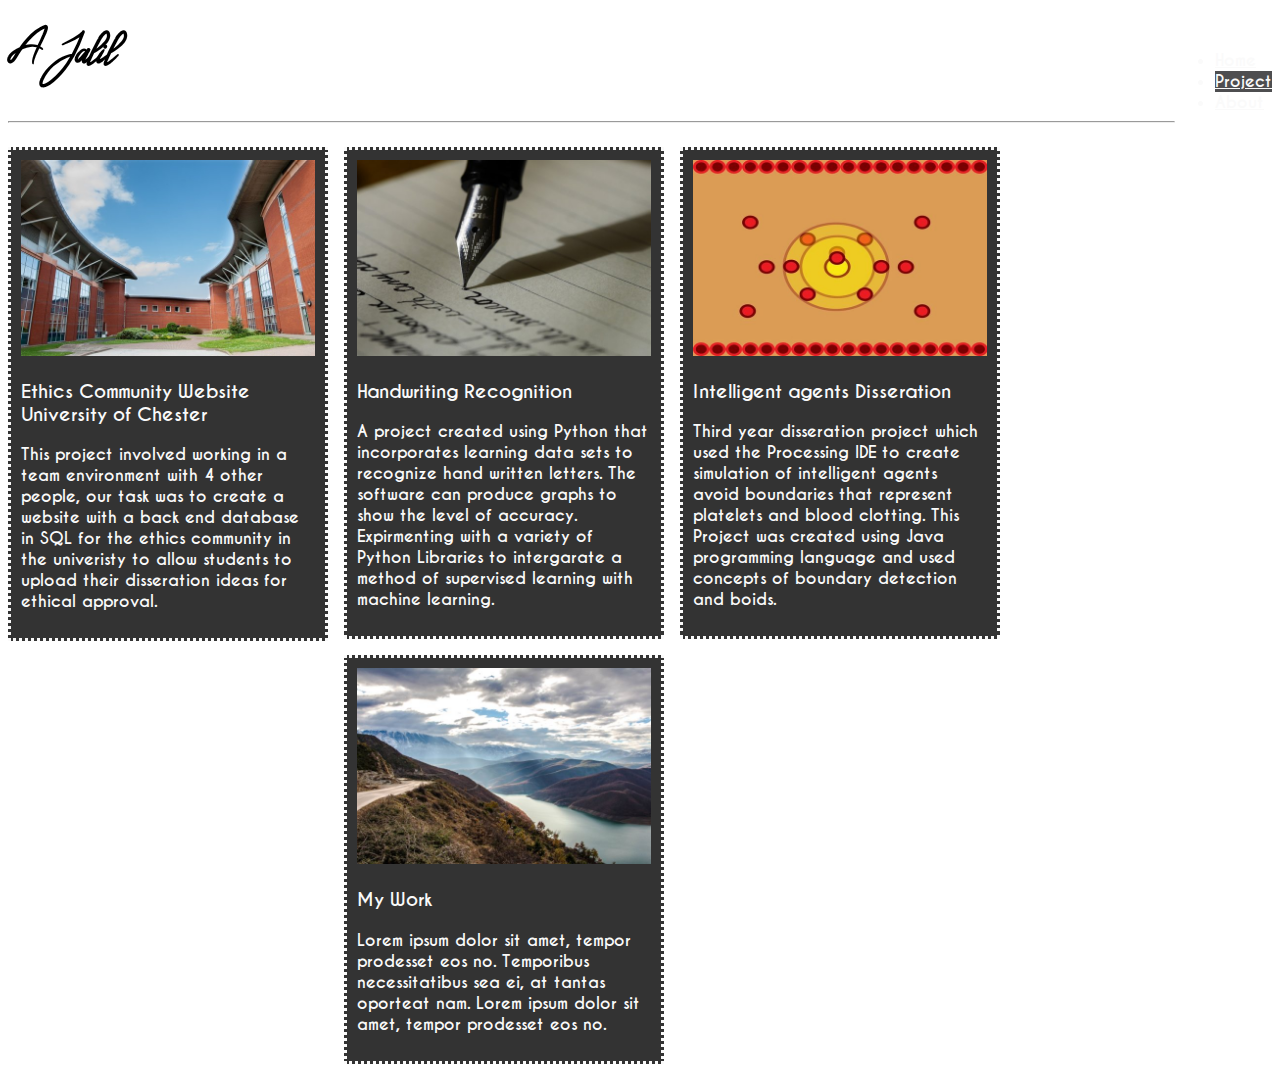
==== pages/project.html @ e74760f3 "First commit" ====
<!DOCTYPE html>
<html lang="en" dir="ltr">
<head>
  <meta charset="utf-8">
  <link rel="stylesheet" href="https://stackpath.bootstrapcdn.com/bootstrap/4.1.3/css/bootstrap.min.css" integrity="sha384-MCw98/SFnGE8fJT3GXwEOngsV7Zt27NXFoaoApmYm81iuXoPkFOJwJ8ERdknLPMO" crossorigin="anonymous">
  <link rel="stylesheet" href="../css/style.css">
  <link rel="stylesheet" href="../css/profile.css">
  <script src="https://code.jquery.com/jquery-3.3.1.slim.min.js" integrity="sha384-q8i/X+965DzO0rT7abK41JStQIAqVgRVzpbzo5smXKp4YfRvH+8abtTE1Pi6jizo" crossorigin="anonymous"></script>
  <script src="https://cdnjs.cloudflare.com/ajax/libs/popper.js/1.14.3/umd/popper.min.js" integrity="sha384-ZMP7rVo3mIykV+2+9J3UJ46jBk0WLaUAdn689aCwoqbBJiSnjAK/l8WvCWPIPm49" crossorigin="anonymous"></script>
  <script src="https://stackpath.bootstrapcdn.com/bootstrap/4.1.3/js/bootstrap.min.js" integrity="sha384-ChfqqxuZUCnJSK3+MXmPNIyE6ZbWh2IMqE241rYiqJxyMiZ6OW/JmZQ5stwEULTy" crossorigin="anonymous"></script>
  <title>Profile</title>
</head>
<body>
  <ul class="nav nav-pills">
    <li class="nav-item">
      <a class="nav-link " href="../index.html">Home</a>
    </li>
    <li class="nav-item">
      <a class="nav-link active" href="project.html">Project</a>
    </li>
    <li class="nav-item">
      <a class="nav-link" href="#">About</a>
    </li>
  </ul>
  <h1 class="headertext">AJalil</h1>
  <hr>

  <div class="row">
    <div class="column">
      <div class="content">
        <img src="../images/chester.jpg" alt="Mountains" style="width:100%">
        <h3>Ethics Community Website University of Chester</h3>
        <p>This project involved working in a team environment with 4 other people,
          our task was to create a website with a back end database in SQL
          for the ethics community in the univeristy to allow students to
          upload their disseration ideas for ethical approval.</p>
        </div>
      </div>
      <div class="column">
        <div class="content">
          <img src="../images/handwriting.jpg" alt="Lights" style="width:100%">
          <h3>Handwriting Recognition</h3>
          <p>A project created using Python that incorporates learning data sets to recognize hand written letters.
            The software can produce graphs to show the level of accuracy. Expirmenting with a variety of Python
          Libraries to intergarate a method of supervised learning with machine learning.</p>
          </div>
        </div>
        <div class="column">
          <div class="content">
            <img src="../images/platelet.jpg" alt="Nature" style="width:100%">
            <h3>Intelligent agents Disseration</h3>
            <p>Third year disseration project which used the Processing IDE to create simulation of
              intelligent agents avoid boundaries that represent platelets and blood clotting. This Project
            was created using Java programming language and used concepts of boundary detection and boids.</p>
          </div>
        </div>
        <div class="column">
          <div class="content">
            <img src="../images/mountains.jpg" alt="Mountains" style="width:100%">
            <h3>My Work</h3>
            <p>Lorem ipsum dolor sit amet, tempor prodesset eos no. Temporibus necessitatibus sea ei, at tantas oporteat nam. Lorem ipsum dolor sit amet, tempor prodesset eos no.</p>
          </div>
        </div>


      </body>
      </html>
---- css/style.css ----
@font-face {
  font-family: CaviarDreams;
  src: url(CaviarDreams.ttf);
}
@font-face {
  font-family: Youther;
  src: url(Youther.ttf);
}
html, body{
  background: url(../images/background.jpg)  no-repeat center center fixed;
  -webkit-background-size: cover;
  -moz-background-size: cover;
  -o-background-size: cover;
  background-size: cover;
  height: 100%;
  font-family: CaviarDreams;
}
.headertext{
  font-family: Youther;

}
.nav{
  float: right;
  color: #FAFAFA;
}
.nav-link{
  color: #FAFAFA;
}
.nav-link:hover{
  color: #C3073F;
}
.nav-pills .nav-link.active{
  background-color: #4E4E50;
}
.profile-img{
  width: 201px;
  height: 210px;
  border-radius: 50%;
}
.name-container{
  position: absolute;
  left: 450px;
  top: 152px;
  opacity: 1;
  color: #FAFAFA;
}
.name-container hr {
    border: none;
    border-top: 1px dashed #fff;
  }
---- css/profile.css ----
.main {
  max-width: 1000px;
  margin: auto;
}

h1 {
  font-size: 50px;
  word-break: break-all;
}
.row {
  margin: 8px -16px;
}

/* Add padding BETWEEN each column */
.row,
.row > .column {
  padding: 8px;
}

/* Create four equal columns that floats next to each other */
.column {
  float: left;
  width: 25%;
}

/* Clear floats after rows */
.row:after {
  content: "";
  display: table;
  clear: both;
}

/* Content */
.content {
  color: #FAFAFA;
  background-color: #333;
  padding: 10px;
  font-family: CaviarDreams;
  border-style:dotted;
  height: 100%;
}

/* Responsive layout - makes a two column-layout instead of four columns */
@media screen and (max-width: 900px) {
  .column {
    width: 50%;
  }
}

/* Responsive layout - makes the two columns stack on top of each other instead of next to each other */
@media screen and (max-width: 600px) {
  .column {
    width: 100%;
  }
}
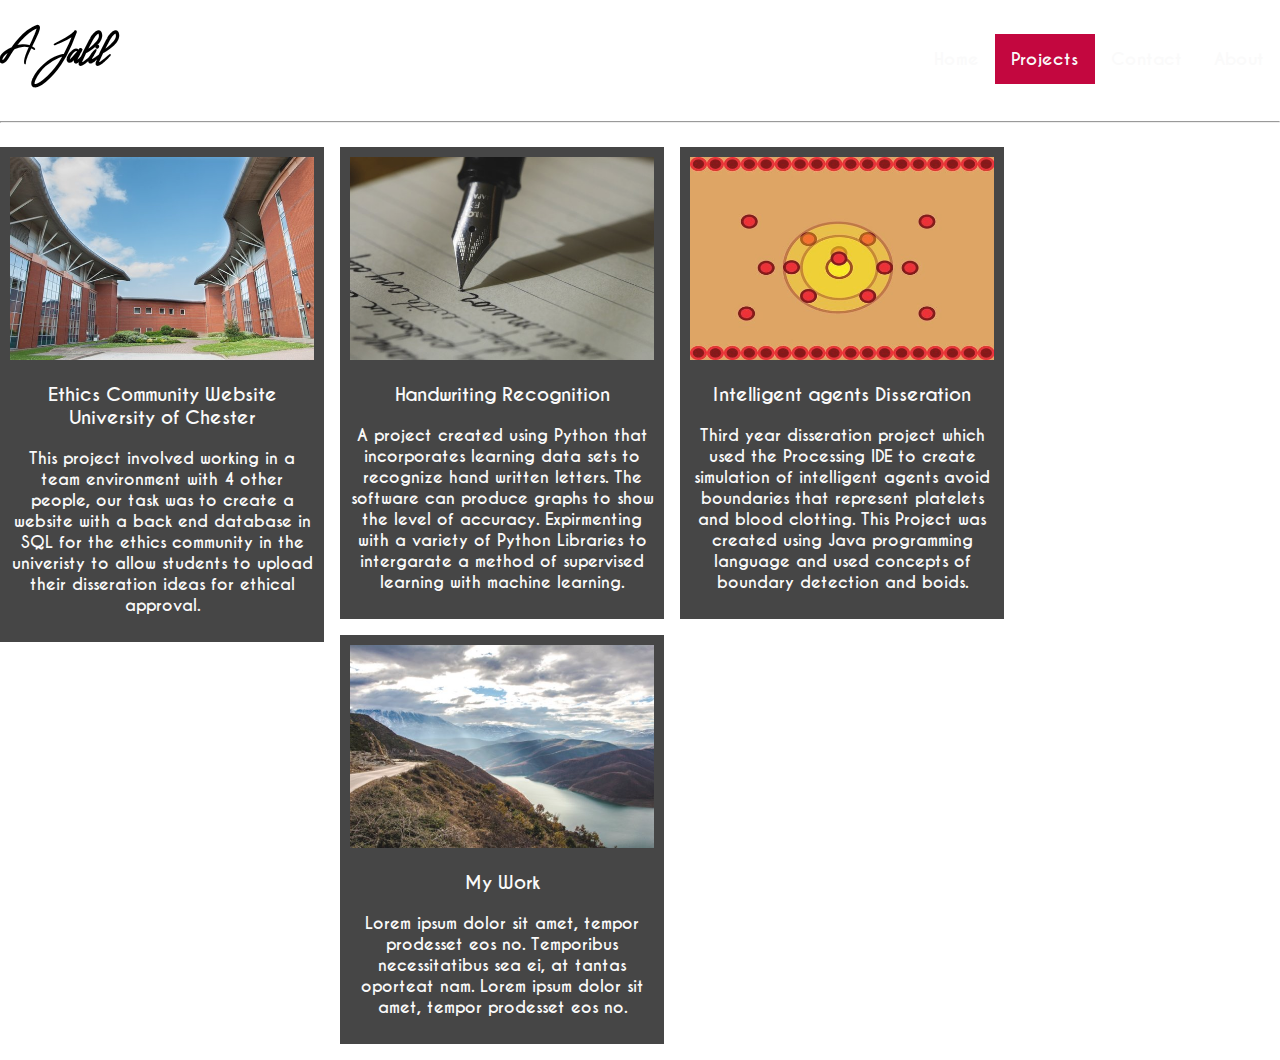
==== commit 5cfe57c2: "Commit changing css and fixing some navigation problems" ====
--- a/pages/project.html
+++ b/pages/project.html
@@ -11,17 +11,16 @@
   <title>Profile</title>
 </head>
 <body>
-  <ul class="nav nav-pills">
-    <li class="nav-item">
-      <a class="nav-link " href="../index.html">Home</a>
-    </li>
-    <li class="nav-item">
-      <a class="nav-link active" href="project.html">Project</a>
-    </li>
-    <li class="nav-item">
-      <a class="nav-link" href="#">About</a>
-    </li>
-  </ul>
+  <div class="topnav" id="myTopnav">
+    <a href="../index.html" >Home</a>
+    <a href="project.html" class="active">Projects</a>
+    <a href="#contact">Contact</a>
+    <a href="#about">About</a>
+    <a href="javascript:void(0);" class="icon" onclick="myFunction()">
+      <i class="fa fa-bars"></i>
+    </a>
+  </div>
+
   <h1 class="headertext">AJalil</h1>
   <hr>
 
--- a/css/style.css
+++ b/css/style.css
@@ -7,10 +7,8 @@
   src: url(Youther.ttf);
 }
 html, body{
+  margin: auto;
   background: url(../images/background.jpg)  no-repeat center center fixed;
-  -webkit-background-size: cover;
-  -moz-background-size: cover;
-  -o-background-size: cover;
   background-size: cover;
   height: 100%;
   font-family: CaviarDreams;
@@ -19,32 +17,59 @@
   font-family: Youther;
 
 }
-.nav{
-  float: right;
-  color: #FAFAFA;
-}
-.nav-link{
-  color: #FAFAFA;
-}
-.nav-link:hover{
-  color: #C3073F;
-}
-.nav-pills .nav-link.active{
-  background-color: #4E4E50;
-}
 .profile-img{
   width: 201px;
   height: 210px;
   border-radius: 50%;
 }
-.name-container{
-  position: absolute;
-  left: 450px;
-  top: 152px;
-  opacity: 1;
+.topnav {
+  float: right;
+  overflow: hidden;
+  background-color: transparent;
+}
+
+.topnav a {
+  float: left;
+  display: block;
+  color: #FAFAFA;
+  text-align: center;
+  padding: 14px 16px;
+  text-decoration: none;
+  font-size: 17px;
+}
+
+.topnav a:hover {
+  background-color: #ddd;
+  color: black;
+}
+
+.active {
+  background-color: #C3073F;
   color: #FAFAFA;
 }
-.name-container hr {
-    border: none;
-    border-top: 1px dashed #fff;
+
+.topnav .icon {
+  display: none;
+}
+
+@media screen and (max-width: 600px) {
+  .topnav a:not(:first-child) {display: none;}
+  .topnav a.icon {
+    float: right;
+    display: block;
   }
+}
+
+@media screen and (max-width: 600px) {
+  .topnav.responsive {position: relative;}
+  .topnav.responsive .icon {
+    position: absolute;
+    right: 0;
+    top: 0;
+  }
+  .topnav.responsive a {
+    float: none;
+    display: block;
+    text-align: left;
+  }
+}
--- a/css/profile.css
+++ b/css/profile.css
@@ -32,11 +32,12 @@
 
 /* Content */
 .content {
+  text-align: center;
   color: #FAFAFA;
   background-color: #333;
+  opacity: 0.9;
   padding: 10px;
   font-family: CaviarDreams;
-  border-style:dotted;
   height: 100%;
 }
 
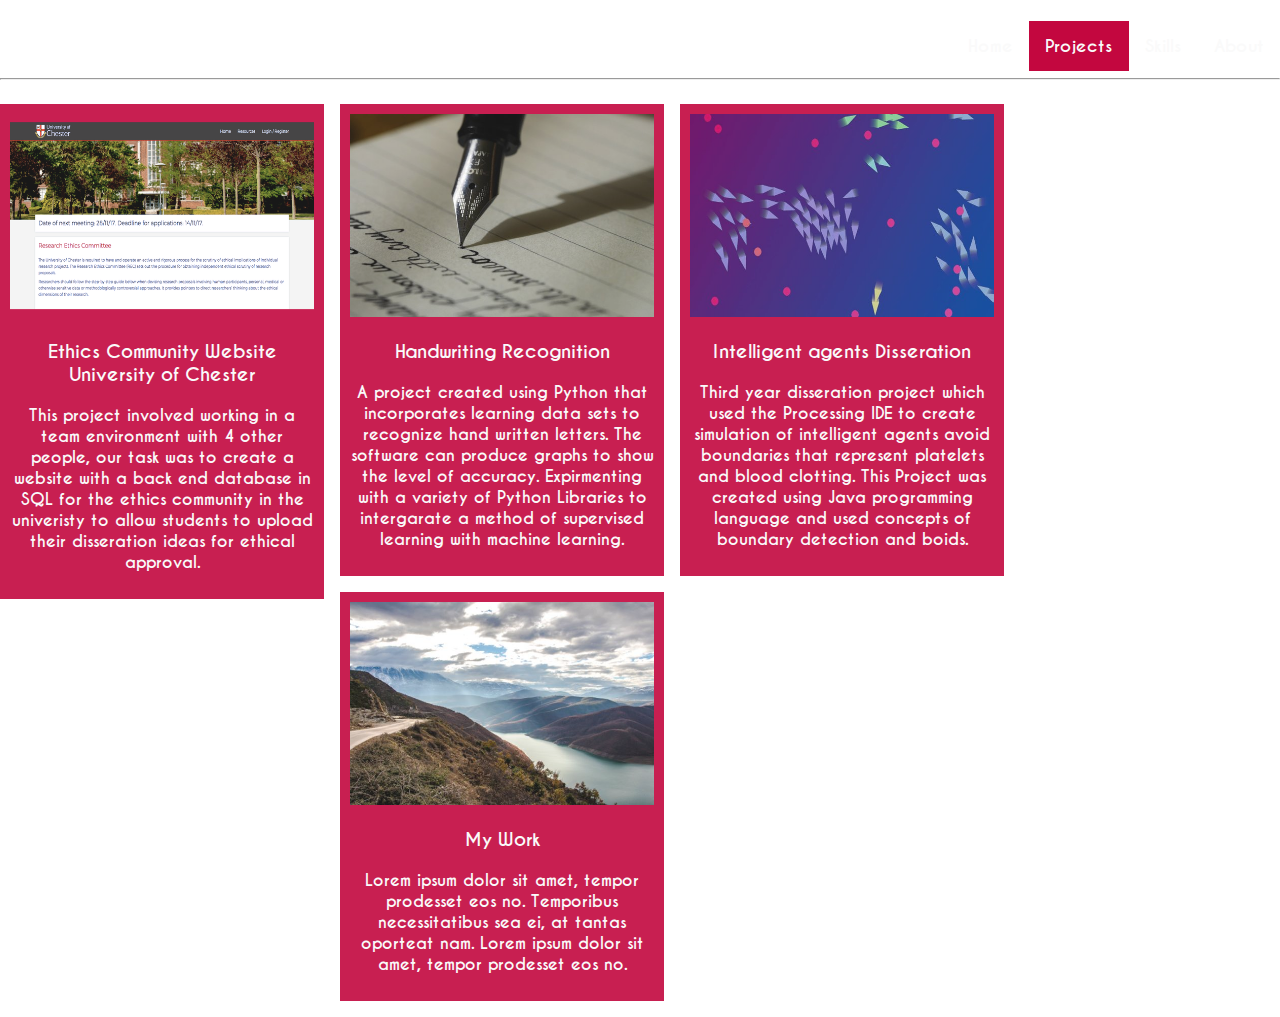
==== commit bd6197ef: "Changes in the HTML and CSS fixed images to fit properly" ====
--- a/pages/project.html
+++ b/pages/project.html
@@ -4,7 +4,7 @@
   <meta charset="utf-8">
   <link rel="stylesheet" href="https://stackpath.bootstrapcdn.com/bootstrap/4.1.3/css/bootstrap.min.css" integrity="sha384-MCw98/SFnGE8fJT3GXwEOngsV7Zt27NXFoaoApmYm81iuXoPkFOJwJ8ERdknLPMO" crossorigin="anonymous">
   <link rel="stylesheet" href="../css/style.css">
-  <link rel="stylesheet" href="../css/profile.css">
+  <link rel="stylesheet" href="../css/project.css">
   <script src="https://code.jquery.com/jquery-3.3.1.slim.min.js" integrity="sha384-q8i/X+965DzO0rT7abK41JStQIAqVgRVzpbzo5smXKp4YfRvH+8abtTE1Pi6jizo" crossorigin="anonymous"></script>
   <script src="https://cdnjs.cloudflare.com/ajax/libs/popper.js/1.14.3/umd/popper.min.js" integrity="sha384-ZMP7rVo3mIykV+2+9J3UJ46jBk0WLaUAdn689aCwoqbBJiSnjAK/l8WvCWPIPm49" crossorigin="anonymous"></script>
   <script src="https://stackpath.bootstrapcdn.com/bootstrap/4.1.3/js/bootstrap.min.js" integrity="sha384-ChfqqxuZUCnJSK3+MXmPNIyE6ZbWh2IMqE241rYiqJxyMiZ6OW/JmZQ5stwEULTy" crossorigin="anonymous"></script>
@@ -14,7 +14,7 @@
   <div class="topnav" id="myTopnav">
     <a href="../index.html" >Home</a>
     <a href="project.html" class="active">Projects</a>
-    <a href="#contact">Contact</a>
+    <a href="skills.html">Skills</a>
     <a href="#about">About</a>
     <a href="javascript:void(0);" class="icon" onclick="myFunction()">
       <i class="fa fa-bars"></i>
@@ -27,7 +27,7 @@
   <div class="row">
     <div class="column">
       <div class="content">
-        <img src="../images/chester.jpg" alt="Mountains" style="width:100%">
+        <img src="../images/chester.png" alt="Mountains" style="width:100%">
         <h3>Ethics Community Website University of Chester</h3>
         <p>This project involved working in a team environment with 4 other people,
           our task was to create a website with a back end database in SQL
--- a/css/style.css
+++ b/css/style.css
@@ -15,7 +15,7 @@
 }
 .headertext{
   font-family: Youther;
-
+  color: white;
 }
 .profile-img{
   width: 201px;
@@ -73,3 +73,12 @@
     text-align: left;
   }
 }
+.container{
+  color: #FAFAFA;
+}
+#profileimg{
+  width: 190px;
+  height: 200px;
+  border-radius: 50%;
+  filter: grayscale(50%);
+}
--- a/css/project.css
+++ b/css/project.css
@@ -0,0 +1,55 @@
+.main {
+  max-width: 1000px;
+  margin: auto;
+}
+
+h1 {
+  word-break: break-all;
+}
+.row {
+  margin: 8px -16px;
+}
+
+/* Add padding BETWEEN each column */
+.row,
+.row > .column {
+  padding: 8px;
+}
+
+/* Create four equal columns that floats next to each other */
+.column {
+  float: left;
+  width: 25%;
+}
+
+/* Clear floats after rows */
+.row:after {
+  content: "";
+  display: table;
+  clear: both;
+}
+
+/* Content */
+.content {
+  text-align: center;
+  color: #FAFAFA;
+  background-color: #C3073F;
+  opacity: 0.9;
+  padding: 10px;
+  font-family: CaviarDreams;
+  height: 100%;
+}
+
+/* Responsive layout - makes a two column-layout instead of four columns */
+@media screen and (max-width: 900px) {
+  .column {
+    width: 50%;
+  }
+}
+
+/* Responsive layout - makes the two columns stack on top of each other instead of next to each other */
+@media screen and (max-width: 600px) {
+  .column {
+    width: 100%;
+  }
+}
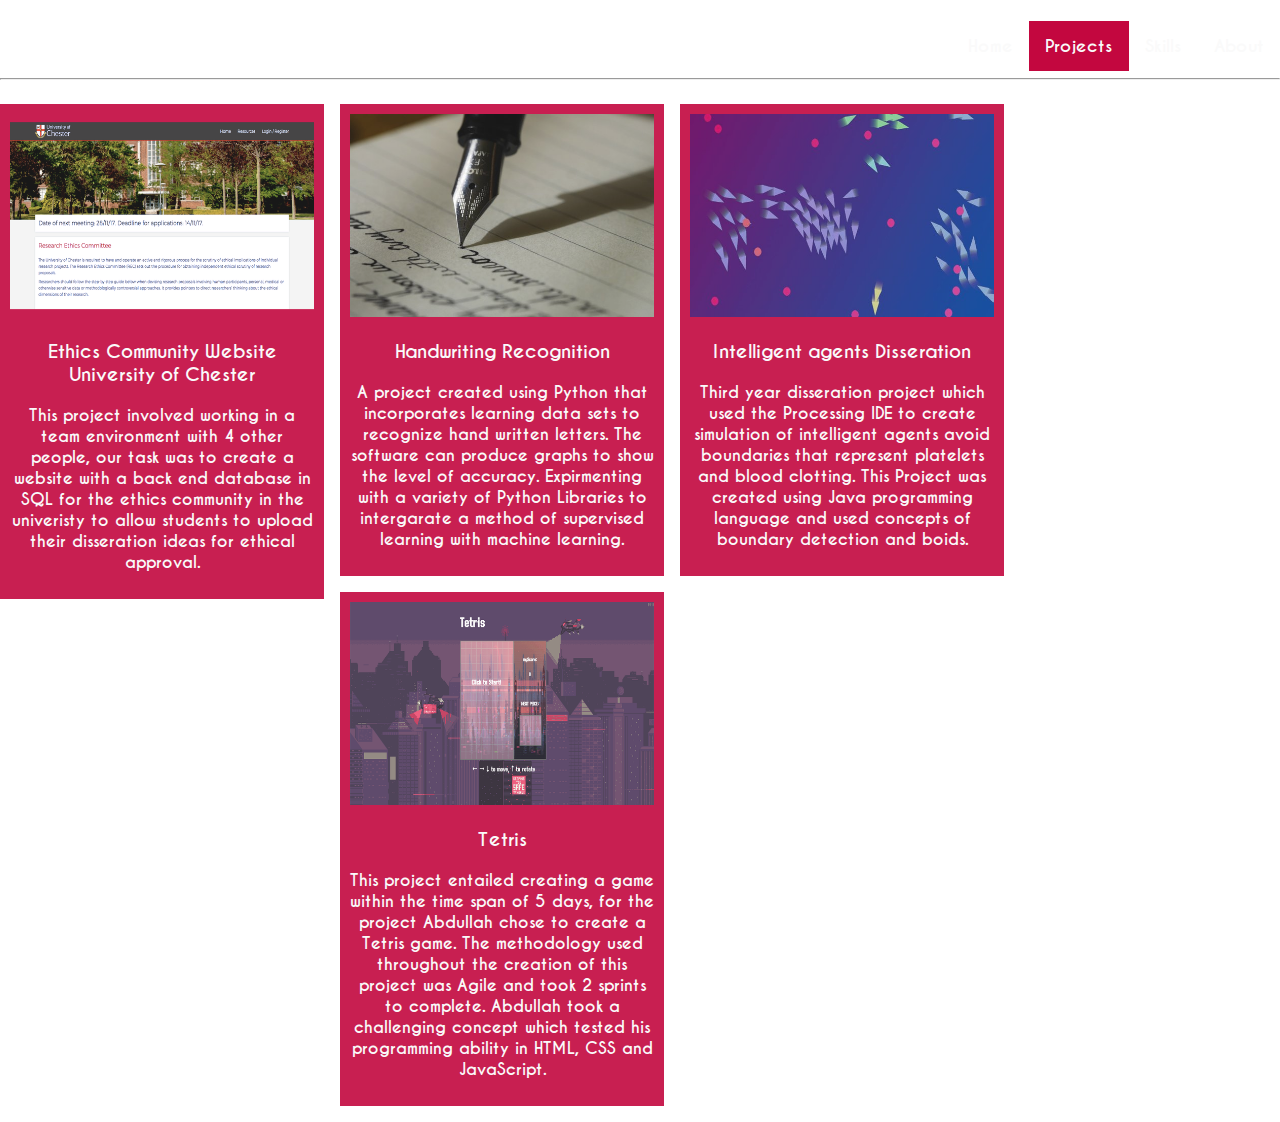
==== commit 9cc1dd8d: "Updated information on projects page wtih tetris game, fixed css issues" ====
--- a/pages/project.html
+++ b/pages/project.html
@@ -55,9 +55,9 @@
         </div>
         <div class="column">
           <div class="content">
-            <img src="../images/mountains.jpg" alt="Mountains" style="width:100%">
-            <h3>My Work</h3>
-            <p>Lorem ipsum dolor sit amet, tempor prodesset eos no. Temporibus necessitatibus sea ei, at tantas oporteat nam. Lorem ipsum dolor sit amet, tempor prodesset eos no.</p>
+            <img src="../images/Tetris.png" alt="Tetris" style="width:100%">
+            <h3>Tetris</h3>
+            <p>This project entailed creating a game within the time span of 5 days, for the project Abdullah chose to create a Tetris game. The methodology used throughout the creation of this project was Agile and took 2 sprints to complete. Abdullah took a challenging concept which tested his programming ability in HTML, CSS and JavaScript.</p>
           </div>
         </div>
 
--- a/css/project.css
+++ b/css/project.css
@@ -39,17 +39,3 @@
   font-family: CaviarDreams;
   height: 100%;
 }
-
-/* Responsive layout - makes a two column-layout instead of four columns */
-@media screen and (max-width: 900px) {
-  .column {
-    width: 50%;
-  }
-}
-
-/* Responsive layout - makes the two columns stack on top of each other instead of next to each other */
-@media screen and (max-width: 600px) {
-  .column {
-    width: 100%;
-  }
-}
